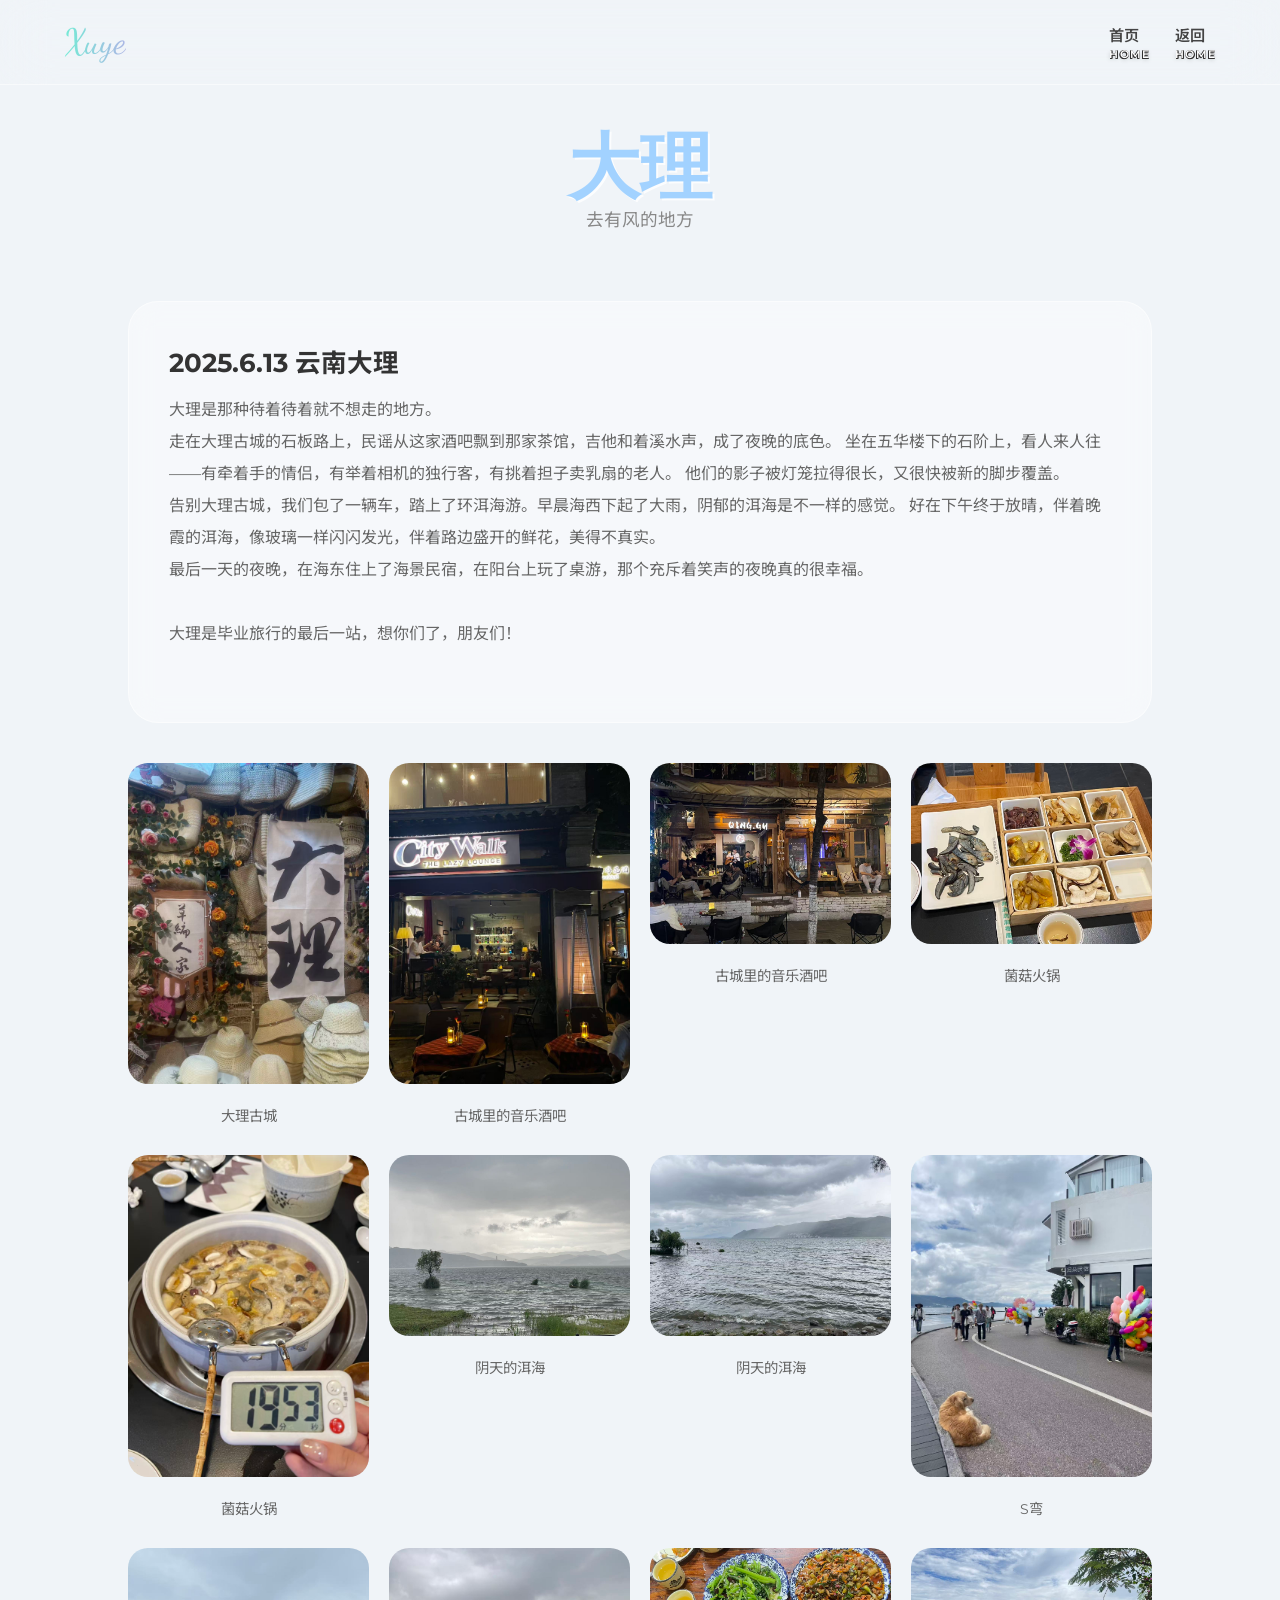
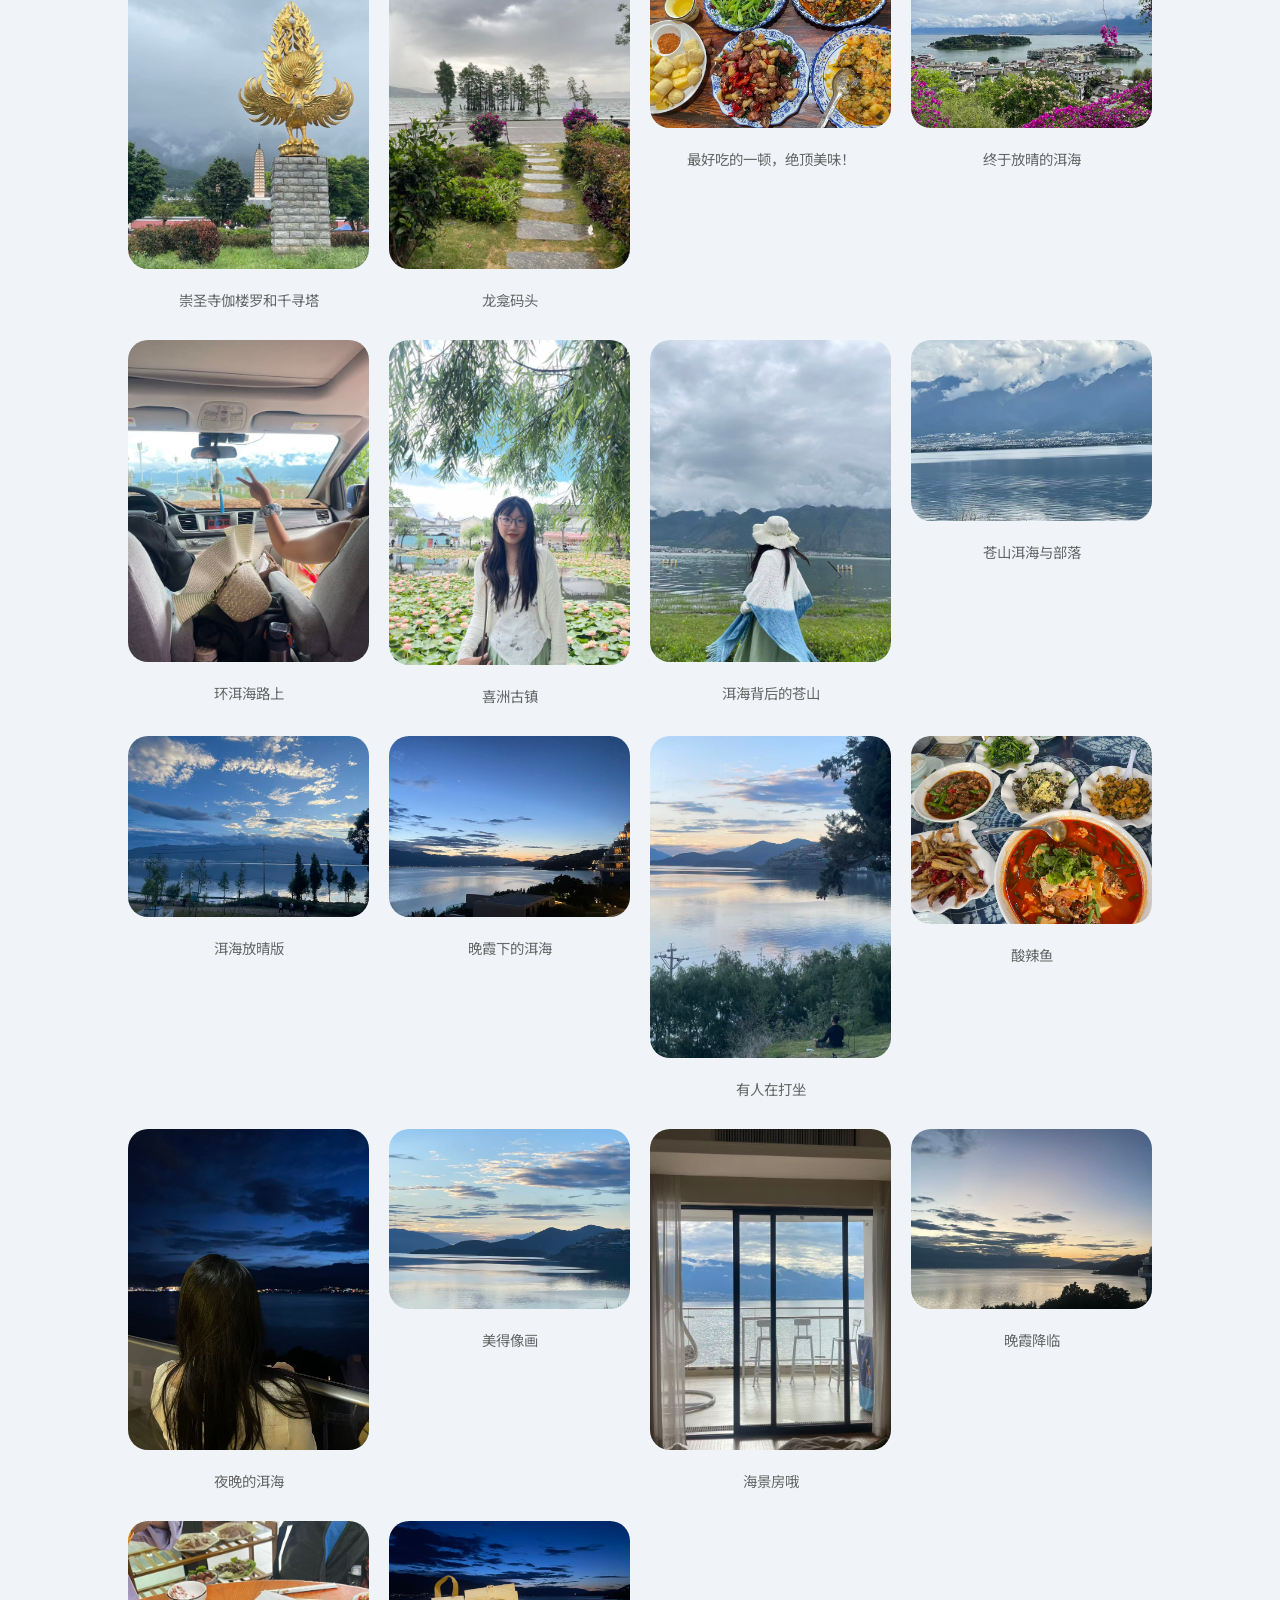
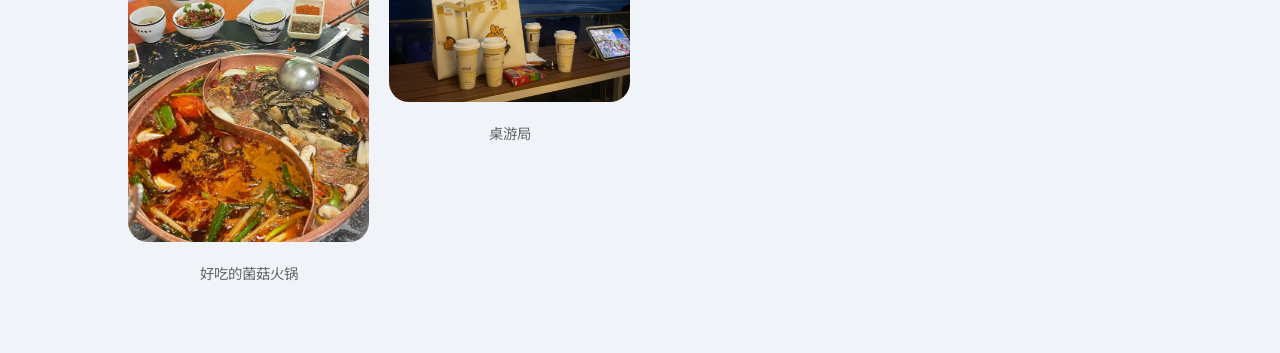
==== pages/dali/dali.html @ 8902da81 "Add files via upload" ====
<!DOCTYPE html>
<html lang="zh-CN">
<head>
    <meta charset="UTF-8">
    <meta name="viewport" content="width=device-width, initial-scale=1.0">
    <title>大理 · 苍山与洱海 | Xuye's Garden</title>
    <link rel="stylesheet" href="../../css/style.css">
    <link href="https://fonts.googleapis.com/css2?family=Dancing+Script:wght@700&family=Noto+Sans+SC:wght@300;500;700&family=Montserrat:wght@400;600&display=swap" rel="stylesheet">
</head>
<body>

    <nav>
        <div class="logo">Xuye</div>
        <ul class="nav-links">
            <li><a href="../../index.html">首页<span>Home</span></a></li>
            <li><a href="../../index.html#dali">返回<span>Home</span></a></li>
        </ul>
    </nav>

    <main class="container" style="padding-top: 120px;">
        <div class="section-title">
            <h2 style="font-family: 'Dancing Script';">大理</h2>
            <p>去有风的地方</p>
        </div>

        <div class="glass-card" style="margin-bottom: 40px;">
            <h3>2025.6.13 云南大理</h3>
            <p style="line-height: 2;">
                大理是那种待着待着就不想走的地方。<br>
                走在大理古城的石板路上，民谣从这家酒吧飘到那家茶馆，吉他和着溪水声，成了夜晚的底色。
                坐在五华楼下的石阶上，看人来人往——有牵着手的情侣，有举着相机的独行客，有挑着担子卖乳扇的老人。
                他们的影子被灯笼拉得很长，又很快被新的脚步覆盖。<br>
                告别大理古城，我们包了一辆车，踏上了环洱海游。早晨海西下起了大雨，阴郁的洱海是不一样的感觉。
                好在下午终于放晴，伴着晚霞的洱海，像玻璃一样闪闪发光，伴着路边盛开的鲜花，美得不真实。<br>
                最后一天的夜晚，在海东住上了海景民宿，在阳台上玩了桌游，那个充斥着笑声的夜晚真的很幸福。<br><br>
                大理是毕业旅行的最后一站，想你们了，朋友们！<br><br>
            </p>
        </div>

        <div class="photo-gallery">
            <div class="gallery-item">
                <img src="./dali-1.jpg">
                <div class="caption" style="padding: 10px; text-align: center; color: #666;">大理古城</div>
            </div>
            <div class="gallery-item">
                <img src="./dali-2.jpg">
                 <div class="caption" style="padding: 10px; text-align: center; color: #666;">古城里的音乐酒吧</div>
            </div>
            <div class="gallery-item">
                <img src="./dali-3.jpg" alt="日照金山">
             <div class="caption" style="padding: 10px; text-align: center; color: #666;">古城里的音乐酒吧</div>
            </div>
            <div class="gallery-item">
                 <img src="./dali-4.jpg" alt="蓝月谷">
                 <div class="caption" style="padding: 10px; text-align: center; color: #666;">菌菇火锅</div>
            </div>
            <div class="gallery-item">
                <img src="./dali-5.jpg" alt="牦牛坪">
                <div class="caption" style="padding: 10px; text-align: center; color: #666;">菌菇火锅</div>
            </div>
            <div class="gallery-item">
                <img src="./dali-6.jpg">
                <div class="caption" style="padding: 10px; text-align: center; color: #666;">阴天的洱海</div>
            </div>
             <div class="gallery-item">
                <img src="./dali-7.jpg">
                <div class="caption" style="padding: 10px; text-align: center; color: #666;">阴天的洱海</div>
            </div>
            <div class="gallery-item">
                <img src="./dali-8.jpg">
                <div class="caption" style="padding: 10px; text-align: center; color: #666;">S弯</div>
            </div>
             <div class="gallery-item">
                <img src="./dali-9.jpg">
                <div class="caption" style="padding: 10px; text-align: center; color: #666;">崇圣寺伽楼罗和千寻塔</div>
            </div>
             <div class="gallery-item">
                <img src="./dali-10.jpg">
                <div class="caption" style="padding: 10px; text-align: center; color: #666;">龙龛码头</div>
            </div>
             <div class="gallery-item">
                <img src="./dali-11.jpg">
                <div class="caption" style="padding: 10px; text-align: center; color: #666;">最好吃的一顿，绝顶美味！</div>
            </div>
             <div class="gallery-item">
                <img src="./dali-12.jpg">
                <div class="caption" style="padding: 10px; text-align: center; color: #666;">终于放晴的洱海</div>
            </div>
            <div class="gallery-item">
                <img src="./dali-13.jpg">
                <div class="caption" style="padding: 10px; text-align: center; color: #666;">环洱海路上</div>
            </div>
            <div class="gallery-item">
                <img src="./dali-14.jpg">
                <div class="caption" style="padding: 10px; text-align: center; color: #666;">喜洲古镇</div>
            </div>
            <div class="gallery-item">
                <img src="./dali-15.jpg">
                <div class="caption" style="padding: 10px; text-align: center; color: #666;">洱海背后的苍山</div>
            </div>
            <div class="gallery-item">
                <img src="./dali-16.jpg">
                <div class="caption" style="padding: 10px; text-align: center; color: #666;">苍山洱海与部落</div>
            </div>
            <div class="gallery-item">
                <img src="./dali-17.jpg">
                <div class="caption" style="padding: 10px; text-align: center; color: #666;">洱海放晴版</div>
            </div>
            <div class="gallery-item">
                <img src="./dali-18.jpg">
                <div class="caption" style="padding: 10px; text-align: center; color: #666;">晚霞下的洱海</div>
            </div>
            <div class="gallery-item">
                <img src="./dali-19.jpg">
                <div class="caption" style="padding: 10px; text-align: center; color: #666;">有人在打坐</div>
            </div>
            <div class="gallery-item">
                <img src="./dali-20.jpg">
                <div class="caption" style="padding: 10px; text-align: center; color: #666;">酸辣鱼</div>
            </div>
            <div class="gallery-item">
                <img src="./dali-21.jpg">
                <div class="caption" style="padding: 10px; text-align: center; color: #666;">夜晚的洱海</div>
            </div>
            <div class="gallery-item">
                <img src="./dali-22.jpg">
                <div class="caption" style="padding: 10px; text-align: center; color: #666;">美得像画</div>
            </div>
            <div class="gallery-item">
                <img src="./dali-23.jpg">
                <div class="caption" style="padding: 10px; text-align: center; color: #666;">海景房哦</div>
            </div>
            <div class="gallery-item">
                <img src="./dali-24.jpg">
                <div class="caption" style="padding: 10px; text-align: center; color: #666;">晚霞降临</div>
            </div>
            <div class="gallery-item">
                <img src="./dali-25.jpg">
                <div class="caption" style="padding: 10px; text-align: center; color: #666;">好吃的菌菇火锅</div>
            </div>
            <div class="gallery-item">
                <img src="./dali-26.jpg">
                <div class="caption" style="padding: 10px; text-align: center; color: #666;">桌游局</div>
            </div>
        </div>
    </main>

</body>
</html>
---- css/style.css ----
:root {
            --sky-blue: #a2d2ff;
            --pale-pink: #ffafbd;
            --glass: rgba(255, 255, 255, 0.25);
            --glass-border: rgba(255, 255, 255, 0.5);
            --neon-blue: #00d2ff;
            --neon-pink: #ff9a9e;
            --nav-en: #ccf3ff; /* 加深后的导航英文颜色 */
        }

        * { margin: 0; padding: 0; box-sizing: border-box; scroll-behavior: smooth; }
        body {
            font-family: 'Montserrat', 'Noto Sans SC', sans-serif;
            background: #f0f4f8;
            overflow-x: hidden;
            color: #333;
        }

        /* --- 背景粒子与视差层 --- */
        .background-container {
            position: fixed;
            top: 0; left: 0; width: 100%; height: 100%;
            background: linear-gradient(135deg, #e0f2fe 0%, #ffe4e6 100%);
            z-index: -2;
        }
        .bubbles {
            position: fixed; inset: 0; z-index: -1; pointer-events: none;
        }
        .bubble {
            position: absolute; background: white; border-radius: 50%; opacity: 0.4;
            animation: float-up 15s infinite ease-in-out;
        }
        @keyframes float-up {
            0% { transform: translateY(110vh) scale(0); opacity: 0; }
            50% { opacity: 0.6; }
            100% { transform: translateY(-10vh) scale(1.5); opacity: 0; }
        }

        /* --- 导航栏 --- */
        nav {
            position: fixed; top: 0; width: 100%; height: 85px;
            display: flex; justify-content: space-between; align-items: center;
            padding: 0 5%; backdrop-filter: blur(25px); -webkit-backdrop-filter: blur(25px);
            border-bottom: 1px solid var(--glass-border); z-index: 1000;
        }
        .logo {
            font-family: 'Dancing Script', cursive; font-size: 2.2rem;
            background: linear-gradient(to right, #74ebd5, #ACB6E5);
            -webkit-background-clip: text; -webkit-text-fill-color: transparent;
        }
        .nav-links { display: flex; list-style: none; gap: 25px; }
        .nav-links a {
            text-decoration: none; color: #444; font-size: 0.95rem; font-weight: 600;
            text-align: center; transition: 0.3s;
        }
        .nav-links a span { 
           display: block; 
           font-size: 0.7rem; 
           color: #ffffff;          /* 文字改为纯白 */
           text-transform: uppercase; 
           letter-spacing: 1.2px;
           margin-top: 2px;
    /* 核心修改：灰色阴影描边效果 */
           text-shadow: 
            -0.5px -0.5px 0 #323131,  
             0.5px -0.5px 0 #323131,
            -0.5px  0.5px 0 #323131,
             0.5px  0.5px 0 #323131,
             0px 2px 4px rgba(0,0,0,0.2);
        }
        .nav-links a:hover { color: var(--neon-pink); transform: translateY(-3px); }

        /* --- 首页 Hero (严格复刻 Digital Garden 文字) --- */
        .hero {
            height: 100vh; display: flex; flex-direction: column;
            justify-content: center; align-items: center; text-align: center;
            background: url('https://images.unsplash.com/photo-1464822759023-fed622ff2c3b?auto=format&fit=crop&w=1920&q=80') center/cover no-repeat;
            background-attachment: fixed;
        }
        .hero-glass {
            background: var(--glass); backdrop-filter: blur(20px);
            padding: 60px 80px; border-radius: 40px; border: 1px solid var(--glass-border);
            box-shadow: 0 20px 50px rgba(0,0,0,0.1);
        }
        .hero h1 {
            font-family: 'Dancing Script', cursive; font-size: 5.5rem;
            color: white; text-shadow: 0 10px 20px rgba(0,0,0,0.1); margin-bottom: 10px;
        }
        .hero p { font-size: 1.2rem; color: white; letter-spacing: 5px; margin-bottom: 35px; }
        
        .btn-fancy {
            padding: 16px 45px; background: white; color: #ff9a9e;
            text-decoration: none; border-radius: 50px; font-weight: 700;
            letter-spacing: 1px; box-shadow: 0 10px 20px rgba(255,154,158,0.3);
            transition: 0.4s; display: inline-block;
        }
        .btn-fancy:hover { transform: scale(1.1); background: var(--sky-blue); color: white; }

        /* --- 内容区域 --- */
        .container { padding: 120px 10% 60px; }
        .section-title { text-align: center; margin-bottom: 70px; }
        .section-title h2 {
            font-family: 'Dancing Script', cursive; font-size: 4.5rem;
            color: var(--sky-blue); text-shadow: 2px 2px 0px rgba(255,255,255,0.8);
        }
        .section-title p { font-size: 1.1rem; color: #888; margin-top: -10px; }

         /* --- 1. 卡片网格布局 --- */
        .card-grid { 
            display: grid; 
            grid-template-columns: repeat(auto-fit, minmax(300px, 1fr)); 
            align-items: stretch; /* 确保同一行的卡片高度强制拉伸至一致 */
            gap: 40px; 
        }

        /* --- 2. 3D 玻璃拟态卡片 (整合对齐逻辑) --- */
        .glass-card {
            background: rgba(255, 255, 255, 0.4); 
            backdrop-filter: blur(15px);
            -webkit-backdrop-filter: blur(15px);
            border-radius: 30px; 
            padding: 40px; 
            border: 1px solid var(--glass-border);
            transition: all 0.6s cubic-bezier(0.23, 1, 0.32, 1); 
            position: relative;
            cursor: pointer; 
            transform-style: preserve-3d;

            /* 新增：让卡片内部变为垂直盒子，强制撑开空间 */
            display: flex;
            flex-direction: column;
            height: 100%; 
        }

        /* --- 3. 悬停效果 --- */
        .glass-card:hover {
            transform: translateY(-20px) rotateX(10deg) rotateY(10deg);
            background: rgba(255, 255, 255, 0.6); 
            box-shadow: 0 30px 60px rgba(0,0,0,0.1);
        }

        /* --- 4. 关键：确保内容区撑满剩余高度 --- */
        /* 如果你的 HTML 结构里有 .card-content，请务必加上这一行 */
        .card-content {
            flex-grow: 1;      /* 无论文字多还是少，都把空间占满 */
            display: flex;
            flex-direction: column;
            justify-content: flex-start;
            position: relative;
            padding-bottom: 50px; /* 为左下角的标签预留固定高度 */
        }

        /* 荧光描边脉冲 */
        .neon-border::after {
            content: ''; position: absolute; inset: 0; border-radius: 30px; padding: 2px;
            background: linear-gradient(45deg, var(--sky-blue), var(--pale-pink), var(--sky-blue));
            -webkit-mask: linear-gradient(#fff 0 0) content-box, linear-gradient(#fff 0 0);
            mask-composite: exclude; animation: border-glow 4s infinite linear;
        }
        @keyframes border-glow { 0% { filter: hue-rotate(0deg); } 100% { filter: hue-rotate(360deg); } }

        .card-icon { font-size: 3rem; margin-bottom: 25px; display: block; }
        .glass-card h3 { font-size: 1.6rem; margin-bottom: 15px; color: #333; }
        .glass-card p { font-size: 1rem; line-height: 1.8; color: #666; }

        /* 针对手机端的深度优化 */
        @media (max-width: 768px) {
            /* 1. 导航栏优化：减小高度，防止遮挡内容 */
            nav {
                height: 70px;
                padding: 0 15px;
            }
    
            /* 2. 首页文字大小调整，防止溢出屏幕 */
            .hero h1 {
                font-size: 3rem !important;
            }
            .hero-glass {
                padding: 40px 20px;
                width: 90%;
            }

            /* 3. 核心修复：取消手机端的 3D 旋转效果，防止卡片飞出 */
            .glass-card, .flip-card-inner {
                transform: none !important;
                transition: none !important;
            }
    
            .glass-card:hover {
                transform: translateY(-5px) !important; /* 手机端只做微小的上移 */
                box-shadow: 0 10px 20px rgba(0,0,0,0.1);
            }

            /* 核心修复：首页背景图在手机端显示 */
            .hero {
                /* 将背景附件设为 scroll 或 initial 以解决兼容性问题 */
               background-attachment: scroll !important; 
                /* 确保图片能盖满容器 */
               background-size: cover !important;
               background-position: center center !important;
               /* 增加最小高度确保手机端显示完整 */
               min-height: 100vh; 
           }

           /* 同时也修复全局背景的 fixed 问题 */
          .background-container {
               background-attachment: scroll !important;
           }
            
            /* 4. 高度自适应：允许卡片根据文字多少自动变长 */
            .glass-card, .flip-card {
                height: auto !important;
                min-height: 200px;
                padding: 30px 20px !important;
            }

            /* 5. 网格调整：确保手机上一行只有一个卡片 */
            .card-grid, .about-grid {
                grid-template-columns: 1fr !important;
                gap: 20px;
            }
            /* 放在 css/style.css 中 */
            .gallery-grid {
                display: grid;
                grid-template-columns: repeat(auto-fill, minmax(200px, 1fr));
                gap: 15px;
                padding: 20px;
            }
        }
            /* 修正后的画廊样式 */
           /* 放在 style.css 中 */
        /* --- 放在 style.css 文件中 --- */

        .photo-gallery {
            display: grid;
            /* repeat(4, 1fr) 代表强制分成 4 等份的列 */
            grid-template-columns: repeat(4, 1fr); 
            gap: 20px;
            margin-top: 30px;
        }

        .gallery-item {
            width: 100%;
            /* 移除固定的高度，让图片根据宽度自动伸缩，保持原始长宽比 */
            height: auto; 
            border-radius: 20px;
            /* 去掉 overflow: hidden，确保下方文字不会被切掉 */
            overflow: visible; 
        }

        .gallery-item img {
            width: 100%;
            height: auto; /* 自动适应原始比例 */
            display: block;
            border-radius: 20px; /* 让图片本身也有圆角 */
            transition: transform 0.4s ease;
        }

        /* 增加图片悬停放大效果 */
        .gallery-item:hover img {
            transform: scale(1.05);
        }

        /* 确保图片描述文字显示出来 */
        .caption {
            margin-top: 10px;
            text-align: center;
            font-size: 0.9rem;
            color: #555;
        }
        /* 图片容器：调整高度为 250px 或更大，让图片更显眼 */
        .card-image-wrapper {
            width: calc(100% + 80px); /* 负边距让图片左右撑满卡片边缘 */
            margin: -40px -40px 20px -40px; /* 向上和左右撑开，填满卡片顶部 */
            height: 250px; /* 增大这个高度值 */
            overflow: hidden;
            border-radius: 20px 20px 0 0; /* 顶部圆角，底部变直 */
        }

        .card-image-wrapper img {
            width: 100%;
            height: 100%;
            object-fit: cover;
            transition: transform 0.5s ease;
        }
        /* 标签的基础样式 */
        .category-tag {
            position: absolute;
            /* --- 位置调整：更靠下，彻底贴左 --- */
            left: 0;                
            bottom: 15px;           /* 从 25px 调到 12px，位置明显下移 */

            /* --- 形状设计：左平右圆的书签感 --- */
            padding: 4px 15px 4px 10px; 
            border-radius: 20px 20px 20px 20px; /* 20px 是大圆角 */

            /* --- 视觉风格：更鲜艳的渐变粉 --- */
            /* 修正了原本 #ffc9c9 颜色太淡的问题，改为鲜艳渐变 */
            background: linear-gradient(135deg, #f0bdbe 0%, #ea8ea1 100%);
            color: white;
            font-size: 0.7rem;
            font-weight: 800;       /* 加粗字体 */
            letter-spacing: 1.5px;  /* 增加字间距，更具设计感 */
            text-transform: uppercase;

            /* --- 玻璃感与光影沉淀 --- */
            backdrop-filter: blur(10px);
            -webkit-backdrop-filter: blur(10px);
            border: 1px solid rgba(255, 255, 255, 0.4);
            /* 强化阴影，让它像在发光 */
            box-shadow: 4px 4px 15px rgba(255, 106, 136, 0.4);

            z-index: 10;
            pointer-events: none;
            text-shadow: 0 1px 2px rgba(0,0,0,0.2);

            /* --- 引入更平滑的漂浮动画 --- */
            animation: tag-float 3s infinite ease-in-out;
        }

        /* 对应的平滑漂浮动画，比单纯的脉冲更高级 */
        @keyframes tag-float {
            0%, 100% { transform: translateX(0); }
            50% { transform: translateX(5px); } /* 轻轻向右探出，增加灵动感 */
        }

        /* 针对不同类别的分类颜色（可选，建议保持鲜艳） */
        .category-tag.graduation {
            background: linear-gradient(135deg, #a2d2ff 0%, #6eb5ff 100%);
            box-shadow: 4px 4px 15px rgba(110, 181, 255, 0.4);
        }
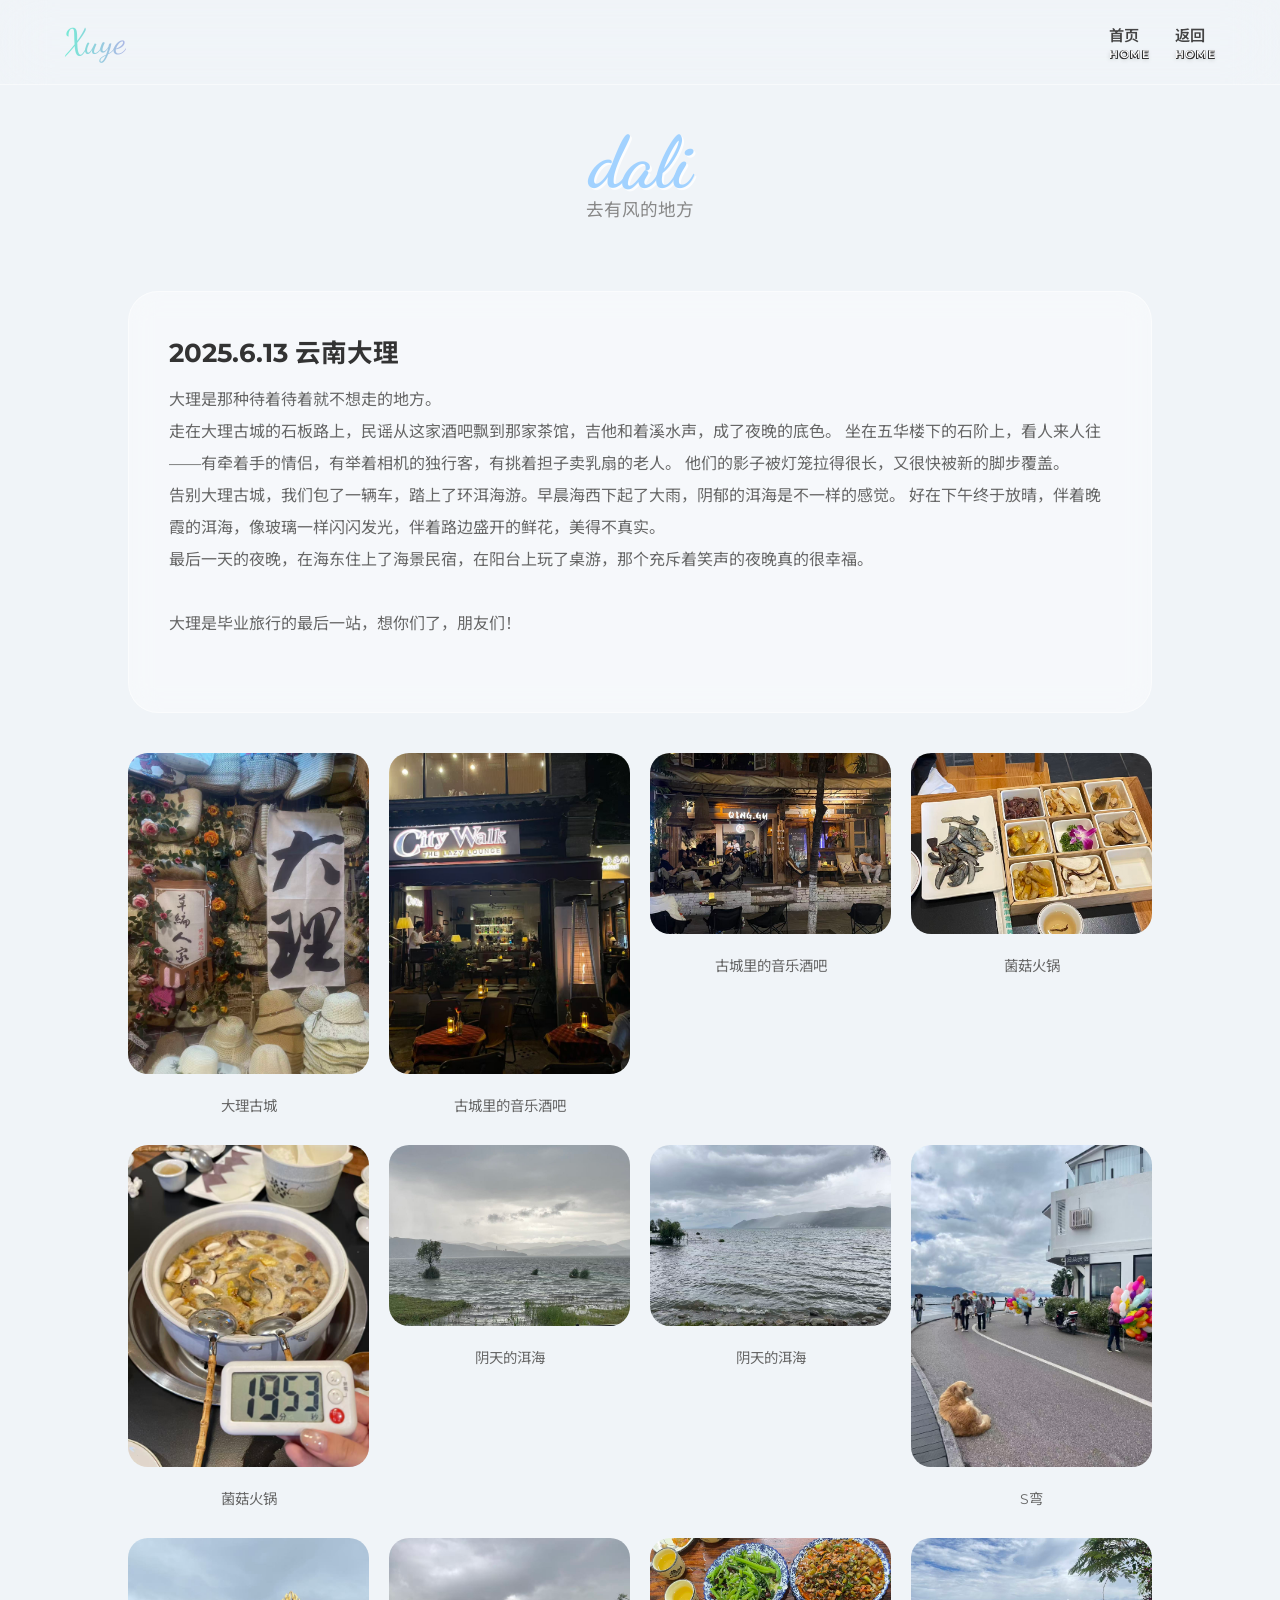
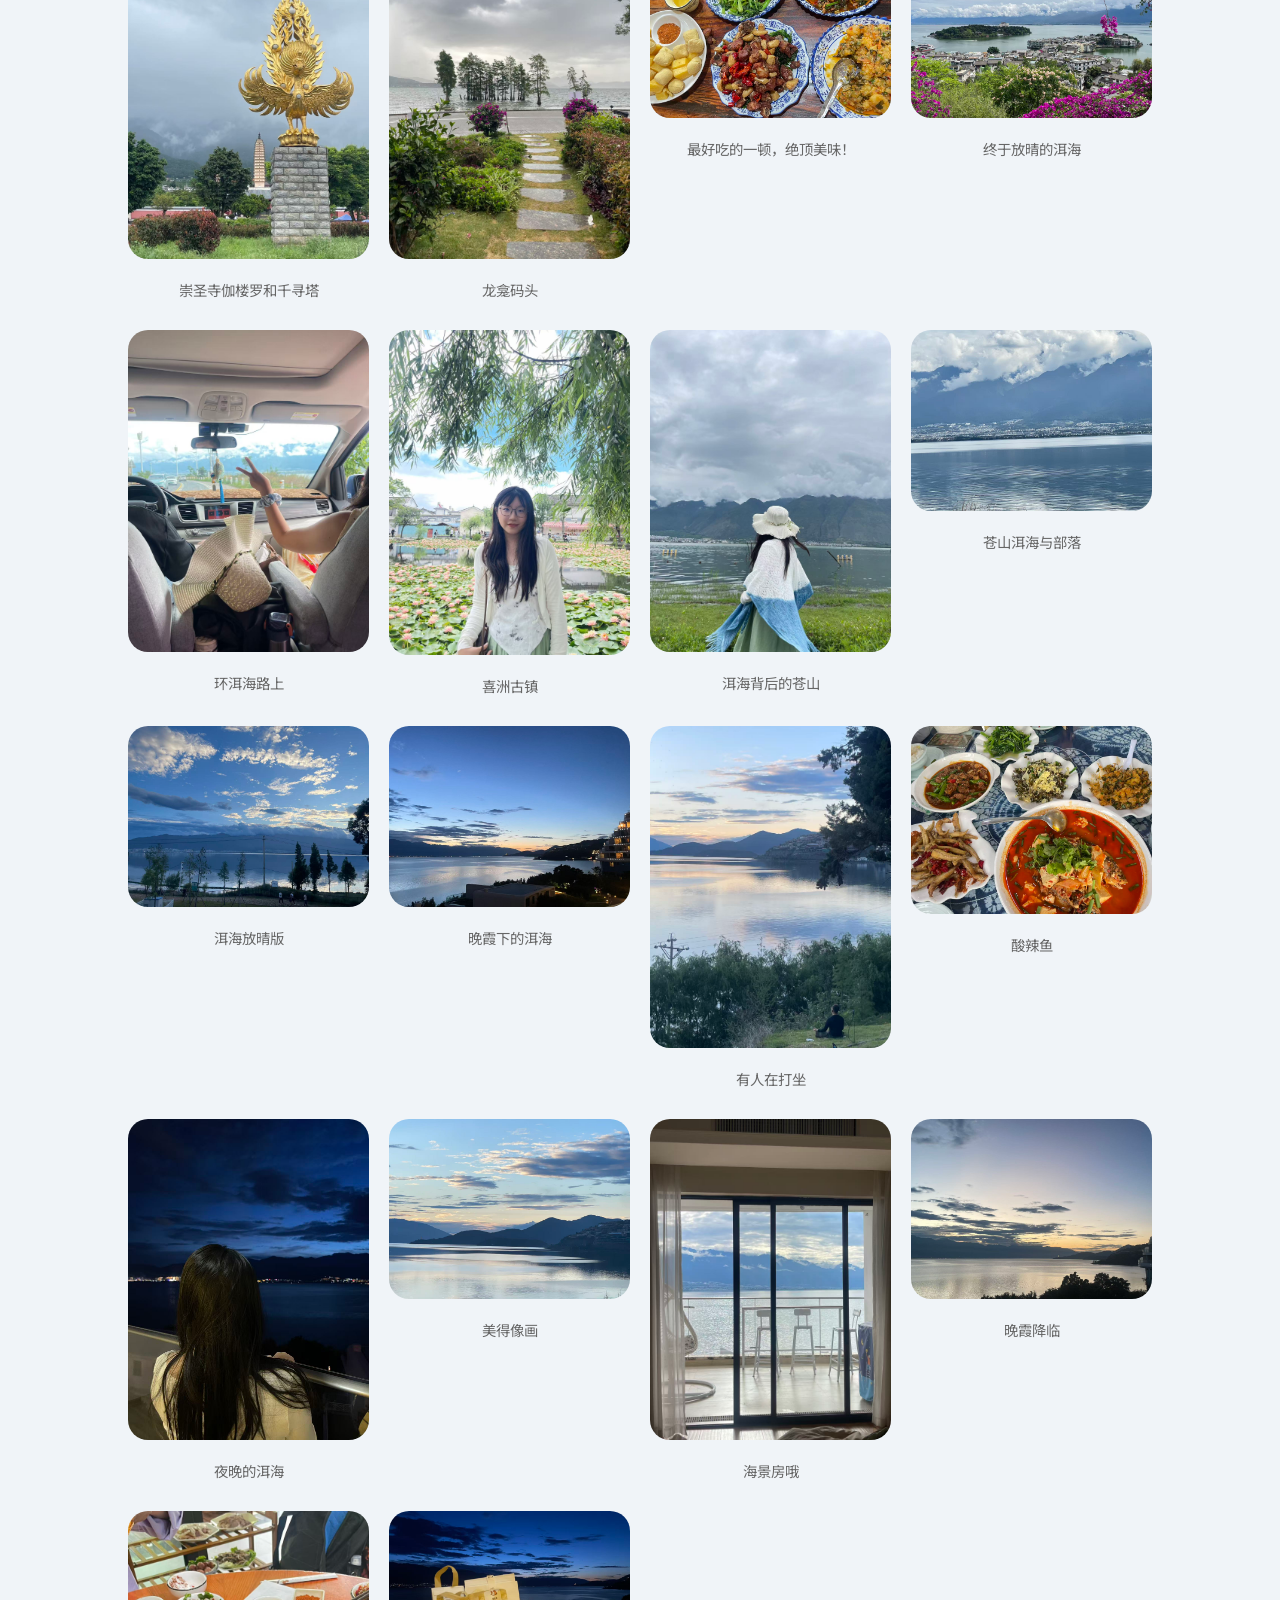
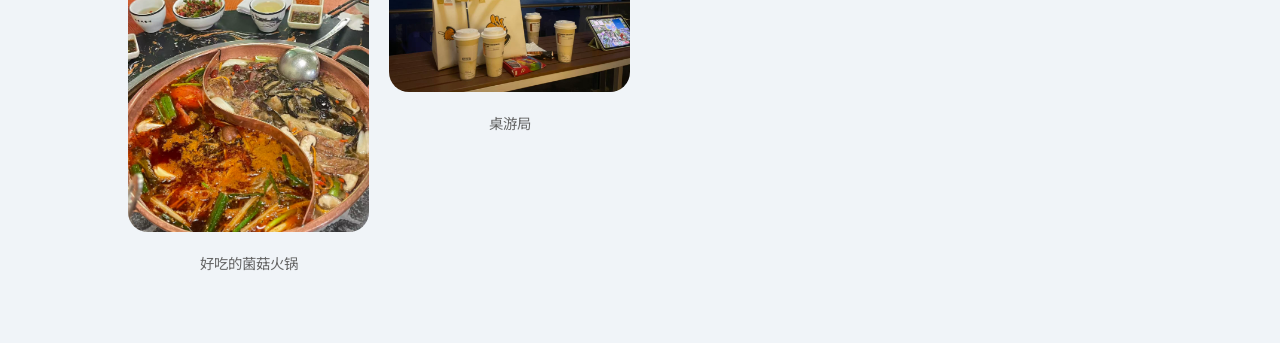
==== commit b9b97a8f: "Update dali.html" ====
--- a/pages/dali/dali.html
+++ b/pages/dali/dali.html
@@ -19,7 +19,7 @@
 
     <main class="container" style="padding-top: 120px;">
         <div class="section-title">
-            <h2 style="font-family: 'Dancing Script';">大理</h2>
+            <h2 style="font-family: 'Dancing Script';">dali</h2>
             <p>去有风的地方</p>
         </div>
 
@@ -47,15 +47,15 @@
                  <div class="caption" style="padding: 10px; text-align: center; color: #666;">古城里的音乐酒吧</div>
             </div>
             <div class="gallery-item">
-                <img src="./dali-3.jpg" alt="日照金山">
+                <img src="./dali-3.jpg" >
              <div class="caption" style="padding: 10px; text-align: center; color: #666;">古城里的音乐酒吧</div>
             </div>
             <div class="gallery-item">
-                 <img src="./dali-4.jpg" alt="蓝月谷">
+                 <img src="./dali-4.jpg">
                  <div class="caption" style="padding: 10px; text-align: center; color: #666;">菌菇火锅</div>
             </div>
             <div class="gallery-item">
-                <img src="./dali-5.jpg" alt="牦牛坪">
+                <img src="./dali-5.jpg">
                 <div class="caption" style="padding: 10px; text-align: center; color: #666;">菌菇火锅</div>
             </div>
             <div class="gallery-item">
@@ -146,4 +146,4 @@
     </main>
 
 </body>
-</html>+</html>
--- a/css/style.css
+++ b/css/style.css
@@ -328,4 +328,4 @@
         .category-tag.graduation {
             background: linear-gradient(135deg, #a2d2ff 0%, #6eb5ff 100%);
             box-shadow: 4px 4px 15px rgba(110, 181, 255, 0.4);
-        }+        }
